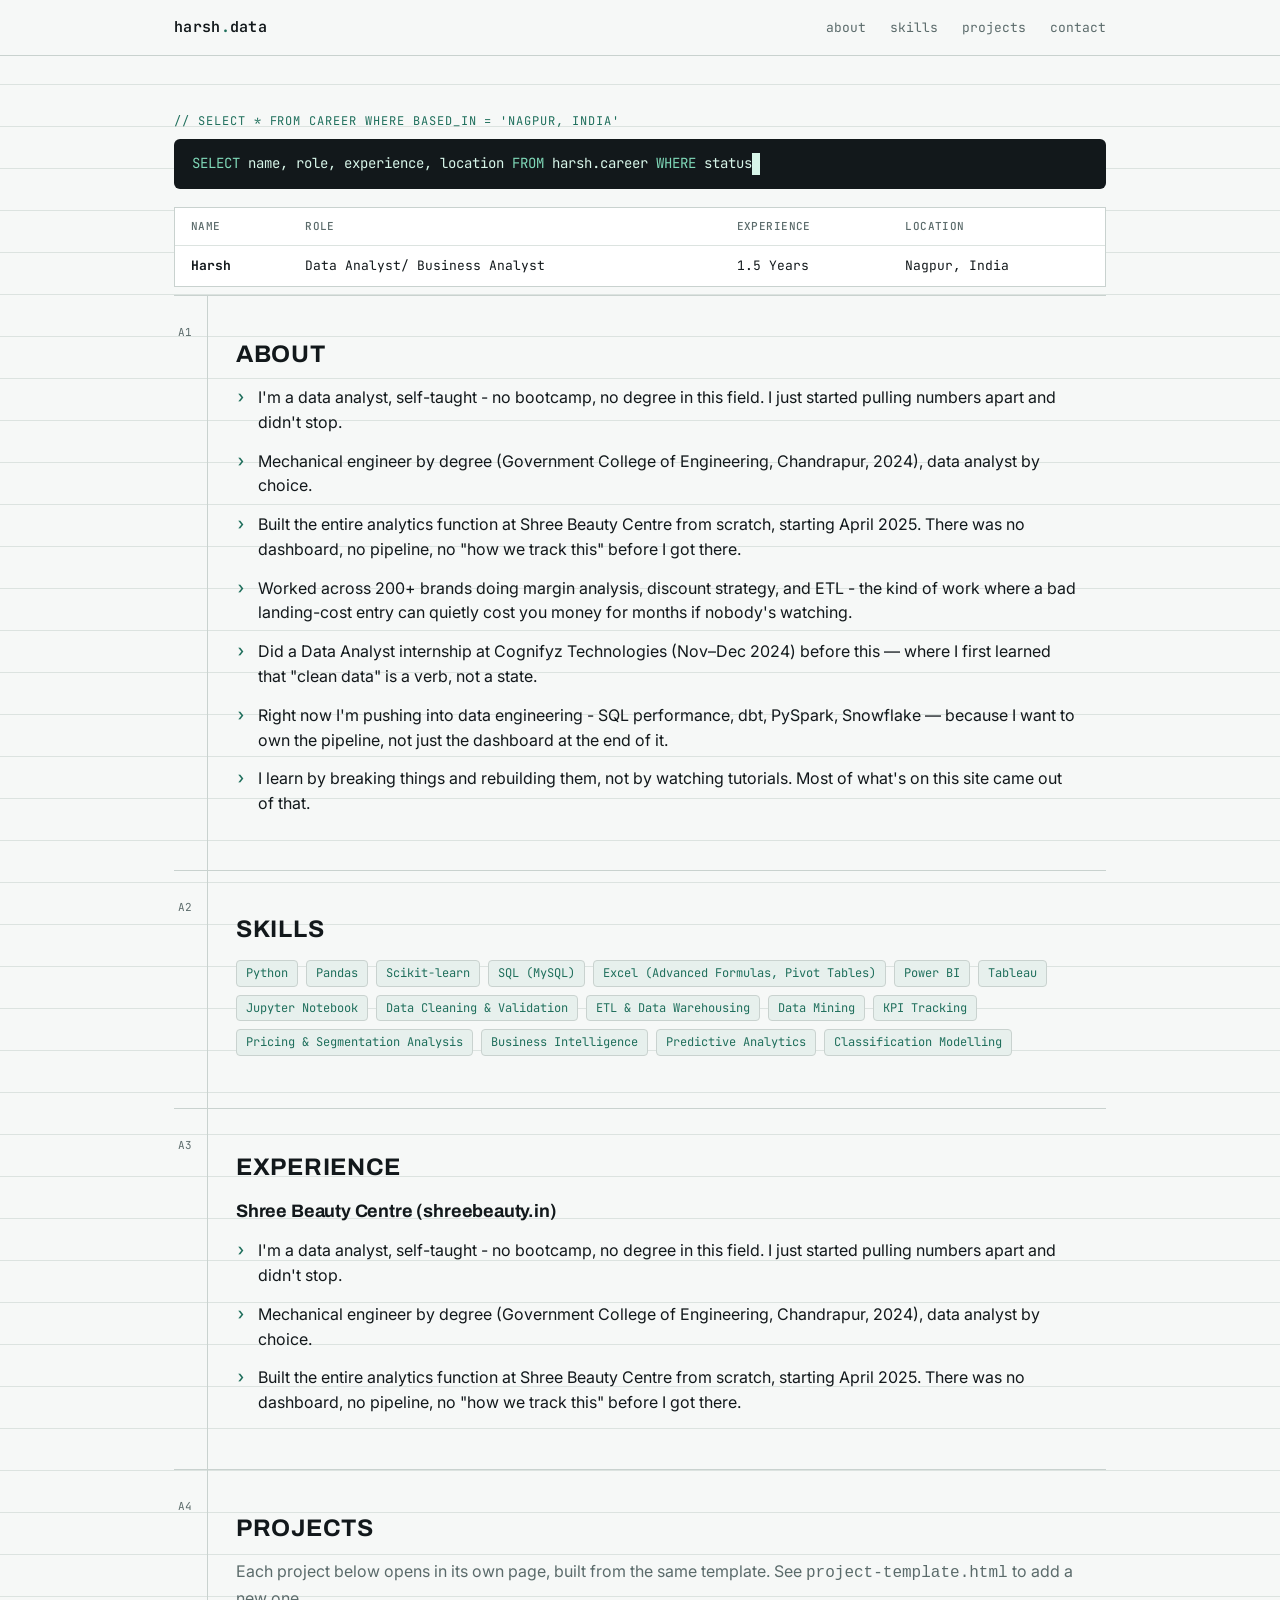
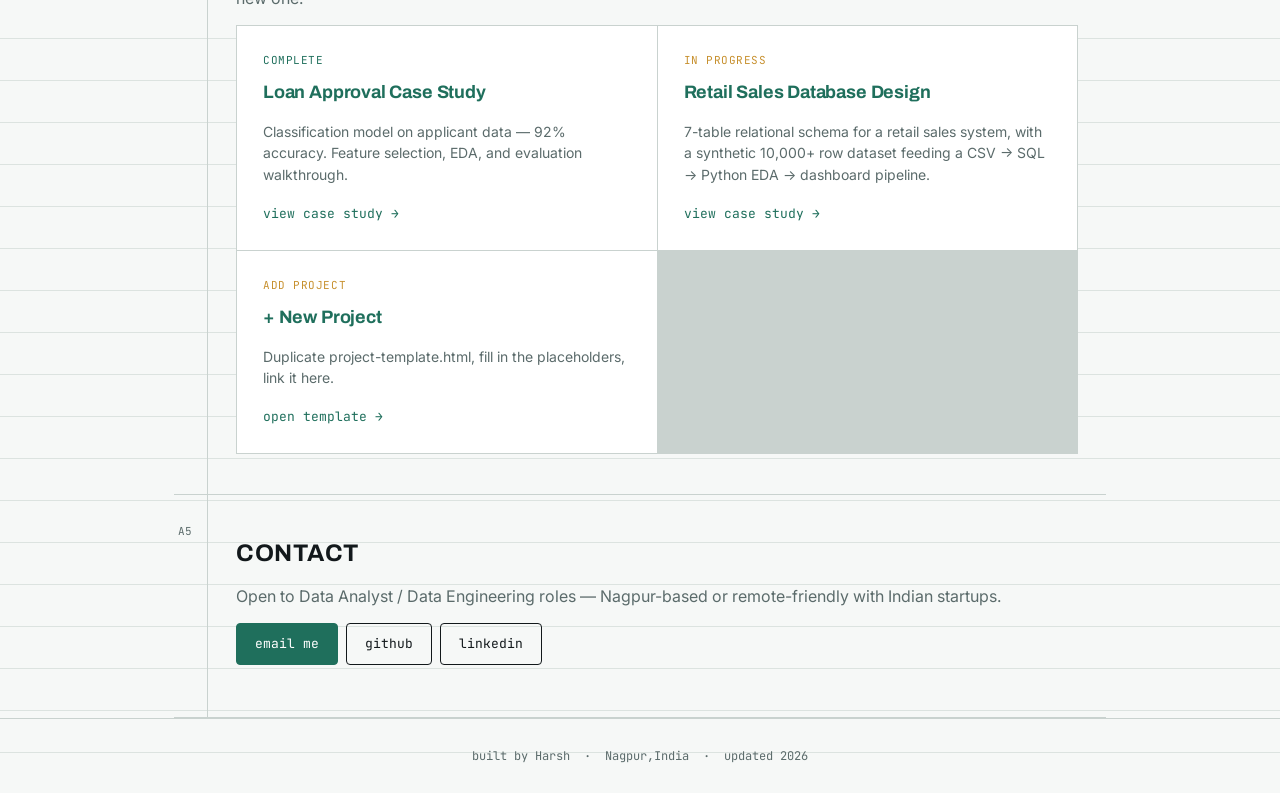
==== index.html @ 08f48ef8 "Updated experience section" ====
<!DOCTYPE html>
<html lang="en">
<head>
<meta charset="UTF-8">
<meta name="viewport" content="width=device-width, initial-scale=1.0">
<title>Harsh — Data Analyst</title>
<meta name="description" content="Harsh — Data Analyst based in Nagpur, India. Retail analytics, SQL, dashboards, and a transition into data engineering.">
<link rel="preconnect" href="https://fonts.googleapis.com">
<link href="https://fonts.googleapis.com/css2?family=Archivo:wght@600;700;800&family=Inter:wght@400;500&family=JetBrains+Mono:wght@400;500;600&display=swap" rel="stylesheet">
<link rel="stylesheet" href="style.css">
</head>
<body>

<nav class="nav">
  <div class="nav-inner">
    <div class="nav-logo">harsh<span>.</span>data</div>
    <div class="nav-links">
      <a href="#about">about</a>
      <a href="#skills">skills</a>
      <a href="#projects">projects</a>
      <a href="#contact">contact</a>
    </div>
  </div>
</nav>

<main class="sheet">

  <!-- HERO -->
  <section class="hero">
    <span class="eyebrow">// select * from career where based_in = 'Nagpur, India'</span>
    <div class="query-bar" id="queryBar"></div>
    <div class="result-table">
      <table>
        <thead>
          <tr><th>name</th><th>role</th><th>Experience</th><th>location</th></tr>
        </thead>
        <tbody>
          <tr>
            <td><b>Harsh</b></td>
            <td>Data Analyst/ Business Analyst</td>
            <td>1.5 Years</td>
            <td>Nagpur, India</td>
          </tr>
        </tbody>
      </table>
    </div>
  </section>

  <!-- ABOUT -->
  <section class="row" id="about">
    <div class="row-label">A1</div>
    <div class="row-content">
    <h2>About</h2>
      <ul class="about-list">
        <li>I'm a data analyst, self-taught - no bootcamp, no degree in this field. I just started pulling numbers apart and didn't stop.</li>
        <li>Mechanical engineer by degree (Government College of Engineering, Chandrapur, 2024), data analyst by choice.</li>
        <li>Built the entire analytics function at Shree Beauty Centre from scratch, starting April 2025. There was no dashboard, no pipeline, no "how we track this" before I got there.</li>
        <li>Worked across 200+ brands doing margin analysis, discount strategy, and ETL - the kind of work where a bad landing-cost entry can quietly cost you money for months if nobody's watching.</li>
        <li>Did a Data Analyst internship at Cognifyz Technologies (Nov–Dec 2024) before this — where I first learned that "clean data" is a verb, not a state.</li>
        <li>Right now I'm pushing into data engineering - SQL performance, dbt, PySpark, Snowflake — because I want to own the pipeline, not just the dashboard at the end of it.</li>
        <li>I learn by breaking things and rebuilding them, not by watching tutorials. Most of what's on this site came out of that.</li>
      </ul>
    </div>
  </section>

  <!-- SKILLS -->
  <section class="row" id="skills">
    <div class="row-label">A2</div>
    <div class="row-content">
      <h2>Skills</h2>
      <div class="tags">
        <span class="tag">Python</span>
        <span class="tag">Pandas</span>
        <span class="tag">Scikit-learn</span>
        <span class="tag">SQL (MySQL)</span>
        <span class="tag">Excel (Advanced Formulas, Pivot Tables)</span>
        <span class="tag">Power BI</span>
        <span class="tag">Tableau</span>
        <span class="tag">Jupyter Notebook</span>
        <span class="tag">Data Cleaning & Validation</span>
        <span class="tag">ETL & Data Warehousing</span>
        <span class="tag">Data Mining</span>
        <span class="tag">KPI Tracking</span>
        <span class="tag">Pricing & Segmentation Analysis</span>
        <span class="tag">Business Intelligence</span>
        <span class="tag">Predictive Analytics</span>
        <span class="tag">Classification Modelling</span>
      </div>
    </div>
  </section>

   <!-- Experience -->
  <section class="row" id="Experience">
    <div class="row-label">A3</div>
    <div class="row-content">
      <h2>Experience</h2>
      <h3>Shree Beauty Centre (shreebeauty.in)</h3>
      <ul class="about-list">
        <li>I'm a data analyst, self-taught - no bootcamp, no degree in this field. I just started pulling numbers apart and didn't stop.</li>
        <li>Mechanical engineer by degree (Government College of Engineering, Chandrapur, 2024), data analyst by choice.</li>
        <li>Built the entire analytics function at Shree Beauty Centre from scratch, starting April 2025. There was no dashboard, no pipeline, no "how we track this" before I got there.</li>
      
      </ul>
      </div>
  </section>

  <!-- PROJECTS -->
  <section class="row" id="projects">
    <div class="row-label">A4</div>
    <div class="row-content">
      <h2>Projects</h2>
      <p class="muted">Each project below opens in its own page, built from the same template. See <code>project-template.html</code> to add a new one.</p>

      <div class="project-grid">

        <!-- Project card: duplicate this <a class="project-card">…</a> block per project -->
        <a class="project-card" href="projects/loan-approval.html">
          <span class="status done">complete</span>
          <h3>Loan Approval Case Study</h3>
          <p>Classification model on applicant data — 92% accuracy. Feature selection, EDA, and evaluation walkthrough.</p>
          <span class="go">view case study →</span>
        </a>

        <a class="project-card" href="projects/retail-sales-db.html">
          <span class="status progress">in progress</span>
          <h3>Retail Sales Database Design</h3>
          <p>7-table relational schema for a retail sales system, with a synthetic 10,000+ row dataset feeding a CSV → SQL → Python EDA → dashboard pipeline.</p>
          <span class="go">view case study →</span>
        </a>

        <!-- Empty slot placeholder — replace with your next project -->
        <a class="project-card" href="projects/project-template.html">
          <span class="status progress">add project</span>
          <h3>+ New Project</h3>
          <p>Duplicate project-template.html, fill in the placeholders, link it here.</p>
          <span class="go">open template →</span>
        </a>

      </div>
    </div>
  </section>

  <!-- CONTACT -->
  <section class="row" id="contact">
    <div class="row-label">A5</div>
    <div class="row-content">
      <h2>Contact</h2>
      <p class="muted">Open to Data Analyst / Data Engineering roles — Nagpur-based or remote-friendly with Indian startups.</p>
      <div class="tags">
        <a class="btn primary" href="mailto:your.email@example.com">email me</a>
        <a class="btn" href="https://github.com/yourusername" target="_blank" rel="noopener">github</a>
        <a class="btn" href="https://linkedin.com/in/yourusername" target="_blank" rel="noopener">linkedin</a>
      </div>
    </div>
  </section>

</main>

<footer class="footer">
  built by Harsh &nbsp;·&nbsp; Nagpur,India &nbsp;·&nbsp; updated 2026
</footer>

<script>
  // Typing effect for the hero query bar — purely decorative, respects reduced motion.
  const q = "SELECT name, role, experience, location FROM harsh.career WHERE status = 'open_to_work';";
  const el = document.getElementById('queryBar');
  const prefersReduced = window.matchMedia('(prefers-reduced-motion: reduce)').matches;

  function highlight(text) {
    return text
      .replace(/\b(SELECT|FROM|WHERE)\b/g, '<span class="kw">$1</span>')
      .replace(/'([^']*)'/g, "<span class=\"str\">'$1'</span>");
  }

  if (prefersReduced) {
    el.innerHTML = highlight(q);
  } else {
    let i = 0;
    function type() {
      if (i <= q.length) {
        el.innerHTML = highlight(q.slice(0, i)) + '<span class="caret">&nbsp;</span>';
        i++;
        setTimeout(type, 22);
      } else {
        el.innerHTML = highlight(q) + '<span class="caret">&nbsp;</span>';
      }
    }
    type();
  }
</script>

</body>
</html>
---- style.css ----
/* =========================================================
   HARSH — DATA ANALYST PORTFOLIO
   Design language: "the ledger" — spreadsheet/query aesthetic
   grounded in the tools this work actually lives in.
   ========================================================= */

:root {
  /* Color */
  --paper:      #F6F8F7;   /* base — cool grid-paper white, not cream */
  --paper-line: #DCE3E0;   /* faint grid lines */
  --ink:        #12181B;   /* primary text, near-black */
  --ink-soft:   #5B6B6B;   /* secondary text, slate */
  --accent:     #1F6F5C;   /* deep teal — growth / margin / analytics */
  --accent-soft:#E7F0ED;   /* teal tint for panels */
  --gold:       #C7902E;   /* amber — retail / ledger highlight, used sparingly */
  --panel:      #FFFFFF;
  --border:     #C9D2CF;

  /* Type */
  --display: "Archivo", "Arial Narrow", sans-serif;
  --body: "Inter", -apple-system, "Segoe UI", sans-serif;
  --mono: "JetBrains Mono", "Consolas", monospace;

  --row-w: 34px; /* width of the spreadsheet row-label gutter */
}

* { box-sizing: border-box; }

html { scroll-behavior: smooth; }

body {
  margin: 0;
  background:
    linear-gradient(var(--paper-line) 1px, transparent 1px) 0 0 / 100% 42px,
    var(--paper);
  color: var(--ink);
  font-family: var(--body);
  line-height: 1.55;
  font-size: 16px;
}

a { color: var(--accent); text-decoration: none; }
a:hover { text-decoration: underline; }
a:focus-visible, button:focus-visible { outline: 2px solid var(--accent); outline-offset: 3px; }

img { max-width: 100%; }

/* ---------- Layout shell ---------- */
.sheet {
  max-width: 980px;
  margin: 0 auto;
  padding: 0 24px;
}

/* ---------- Nav ---------- */
.nav {
  border-bottom: 1px solid var(--border);
  background: var(--paper);
  position: sticky;
  top: 0;
  z-index: 10;
}
.nav-inner {
  max-width: 980px;
  margin: 0 auto;
  padding: 16px 24px;
  display: flex;
  justify-content: space-between;
  align-items: center;
}
.nav-logo {
  font-family: var(--mono);
  font-weight: 600;
  font-size: 15px;
  letter-spacing: 0.02em;
}
.nav-logo span { color: var(--accent); }
.nav-links { display: flex; gap: 24px; font-family: var(--mono); font-size: 13px; }
.nav-links a { color: var(--ink-soft); }
.nav-links a:hover { color: var(--ink); text-decoration: none; }

/* ---------- Row-labeled section (the signature structural device) ----------
   Each major section carries a spreadsheet cell-reference label (A1, A2…)
   down its left edge — a real nod to how this person actually works. */
.row {
  display: grid;
  grid-template-columns: var(--row-w) 1fr;
  border-top: 1px solid var(--border);
}
.row:last-child { border-bottom: 1px solid var(--border); }
.row-label {
  font-family: var(--mono);
  font-size: 11px;
  color: var(--ink-soft);
  padding: 28px 0 28px 4px;
  border-right: 1px solid var(--border);
}
.row-content { padding: 40px 28px; }
@media (max-width: 640px) {
  .row-content { padding: 28px 16px; }
}

/* ---------- Hero / query bar ---------- */
.hero { padding: 56px 0 8px; }
.query-bar {
  font-family: var(--mono);
  font-size: 14px;
  background: var(--ink);
  color: #D7F5E9;
  border-radius: 6px;
  padding: 14px 18px;
  overflow-x: auto;
  white-space: pre;
}
.query-bar .kw { color: #7FD8B8; }
.query-bar .str { color: #F2C879; }
.query-bar .caret {
  display: inline-block;
  width: 8px;
  background: #D7F5E9;
  animation: blink 1s steps(1) infinite;
}
@keyframes blink { 50% { opacity: 0; } }
@media (prefers-reduced-motion: reduce) {
  .query-bar .caret { animation: none; }
}

.result-table {
  margin-top: 18px;
  border: 1px solid var(--border);
  background: var(--panel);
  font-family: var(--mono);
  font-size: 13px;
  overflow-x: auto;
}
.result-table table { border-collapse: collapse; width: 100%; }
.result-table th, .result-table td {
  text-align: left;
  padding: 10px 16px;
  border-bottom: 1px solid var(--paper-line);
  white-space: nowrap;
}
.result-table th { color: var(--ink-soft); font-weight: 500; font-size: 11px; text-transform: uppercase; letter-spacing: 0.04em; }
.result-table tr:last-child td { border-bottom: none; }

h1, h2, h3 {
  font-family: var(--display);
  font-weight: 700;
  letter-spacing: -0.01em;
  margin: 0 0 12px;
}
h1 { font-size: clamp(32px, 5vw, 48px); }
h2 { font-size: 24px; text-transform: uppercase; letter-spacing: 0.03em; color: var(--ink); }
h3 { font-size: 18px; }

p { margin: 0 0 14px; color: var(--ink); }
.muted { color: var(--ink-soft); }

.eyebrow {
  font-family: var(--mono);
  font-size: 12px;
  color: var(--accent);
  text-transform: uppercase;
  letter-spacing: 0.08em;
  margin-bottom: 8px;
  display: block;
}

/* ---------- Tags / pills ---------- */
.tags { display: flex; flex-wrap: wrap; gap: 8px; margin: 12px 0; }
.tag {
  font-family: var(--mono);
  font-size: 12px;
  color: var(--accent);
  background: var(--accent-soft);
  border: 1px solid var(--border);
  border-radius: 4px;
  padding: 3px 9px;
}

.about-list {
  list-style: none;
  padding: 0;
  margin: 0;
}
.about-list li {
  position: relative;
  padding-left: 22px;
  margin-bottom: 14px;
}
.about-list li::before {
  content: "›";
  position: absolute;
  left: 0;
  color: var(--accent);
  font-family: var(--mono);
  font-weight: 600;
}

/* ---------- Project cards (index page grid) ---------- */
.project-grid {
  display: grid;
  grid-template-columns: repeat(auto-fit, minmax(280px, 1fr));
  gap: 1px;
  background: var(--border);
  border: 1px solid var(--border);
}
.project-card {
  background: var(--panel);
  padding: 26px;
  display: flex;
  flex-direction: column;
  gap: 10px;
  transition: background 0.15s ease;
}
.project-card:hover { background: var(--accent-soft); }
.project-card .status {
  font-family: var(--mono);
  font-size: 11px;
  text-transform: uppercase;
  letter-spacing: 0.05em;
}
.status.done { color: var(--accent); }
.status.progress { color: var(--gold); }
.project-card h3 { margin-bottom: 4px; }
.project-card p { font-size: 14px; color: var(--ink-soft); margin-bottom: 0; }
.project-card .go {
  font-family: var(--mono);
  font-size: 13px;
  margin-top: auto;
  padding-top: 8px;
}

/* ---------- Buttons ---------- */
.btn {
  display: inline-block;
  font-family: var(--mono);
  font-size: 13px;
  padding: 10px 18px;
  border: 1px solid var(--ink);
  border-radius: 4px;
  color: var(--ink);
}
.btn:hover { background: var(--ink); color: var(--paper); text-decoration: none; }
.btn.primary { background: var(--accent); border-color: var(--accent); color: #fff; }
.btn.primary:hover { background: #185848; }

/* ---------- Footer ---------- */
.footer {
  border-top: 1px solid var(--border);
  padding: 28px 24px;
  font-family: var(--mono);
  font-size: 12px;
  color: var(--ink-soft);
  text-align: center;
}

/* ---------- Project page specific ---------- */
.project-hero {
  padding: 48px 0 0;
}
.back-link {
  font-family: var(--mono);
  font-size: 13px;
  display: inline-block;
  margin-bottom: 20px;
}
.stat-strip {
  display: flex;
  gap: 0;
  border: 1px solid var(--border);
  margin: 24px 0;
  flex-wrap: wrap;
}
.stat {
  flex: 1;
  min-width: 140px;
  padding: 18px 20px;
  border-right: 1px solid var(--border);
}
.stat:last-child { border-right: none; }
.stat .num {
  font-family: var(--mono);
  font-size: 26px;
  color: var(--accent);
  font-weight: 700;
}
.stat .label { font-size: 12px; color: var(--ink-soft); text-transform: uppercase; letter-spacing: 0.04em; }

.placeholder {
  color: var(--ink-soft);
  font-style: italic;
  border: 1px dashed var(--border);
  padding: 12px 14px;
  border-radius: 4px;
  background: var(--accent-soft);
  font-size: 14px;
}
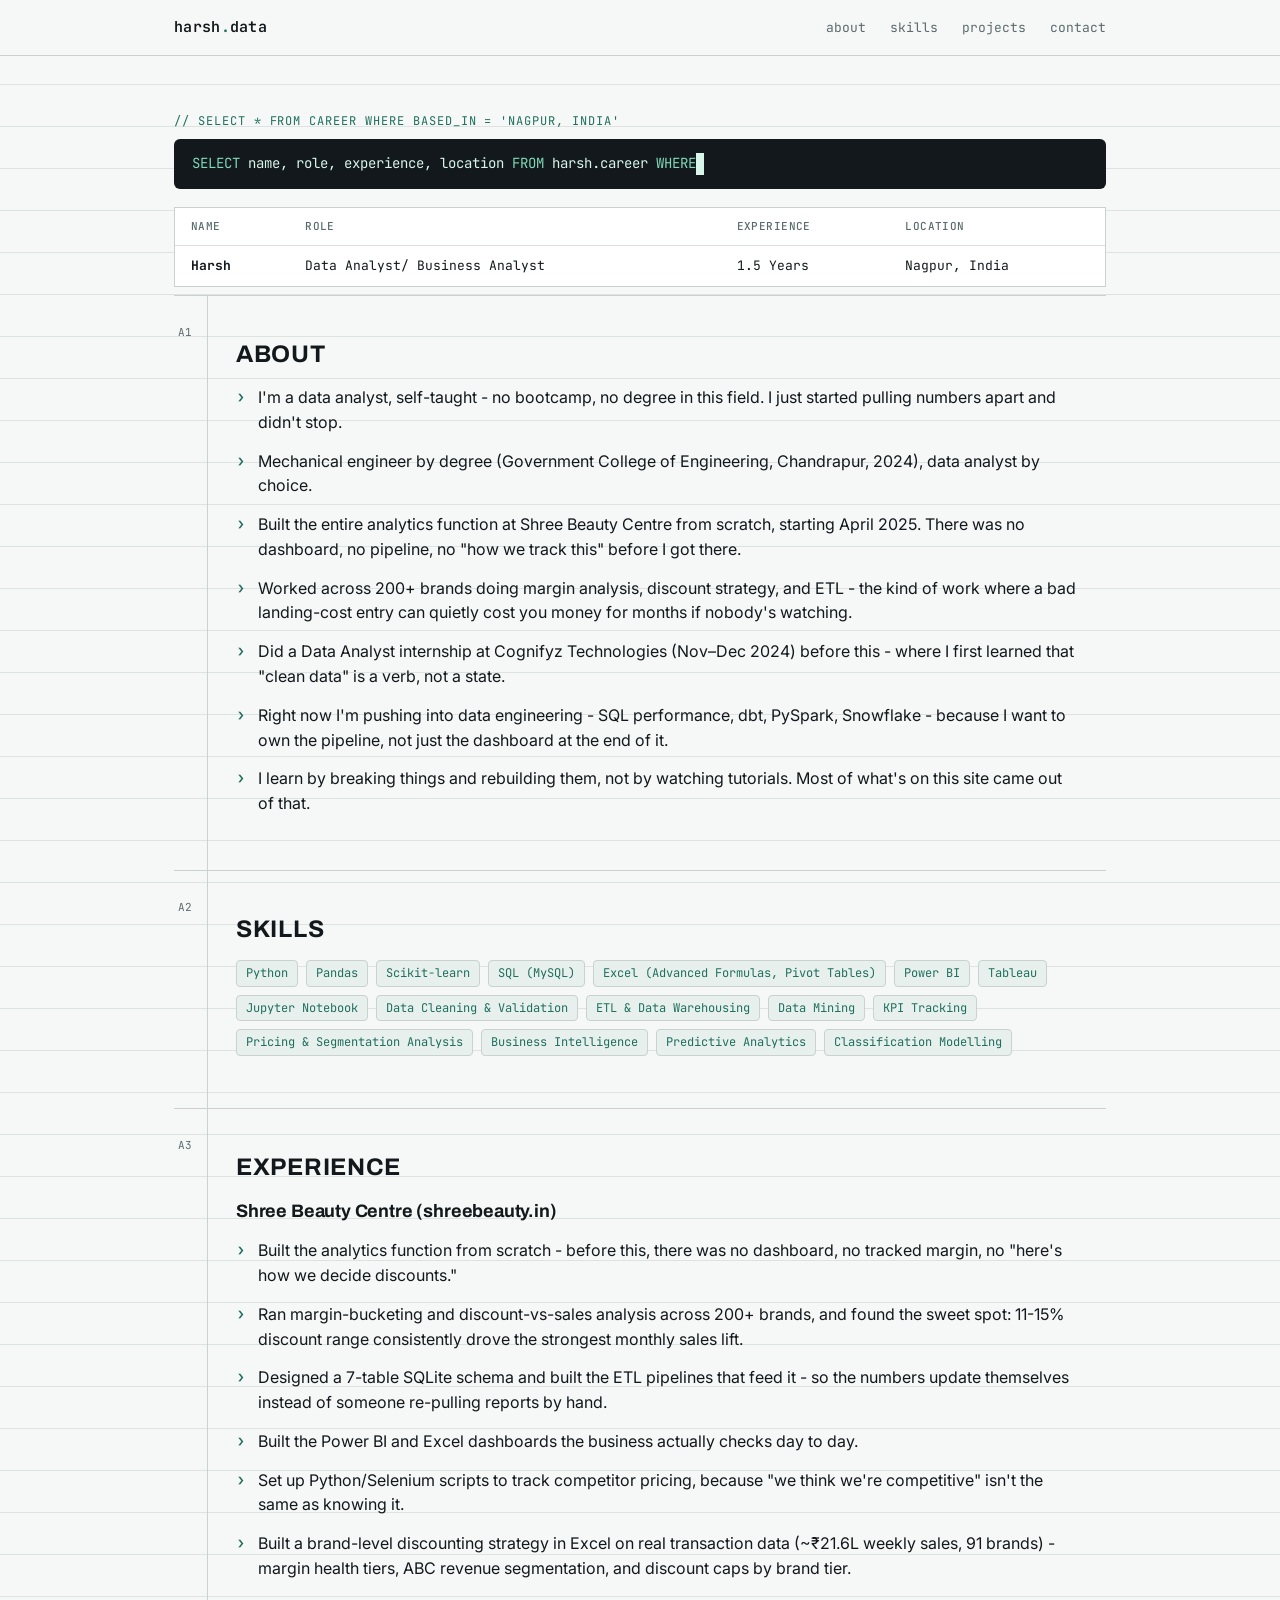
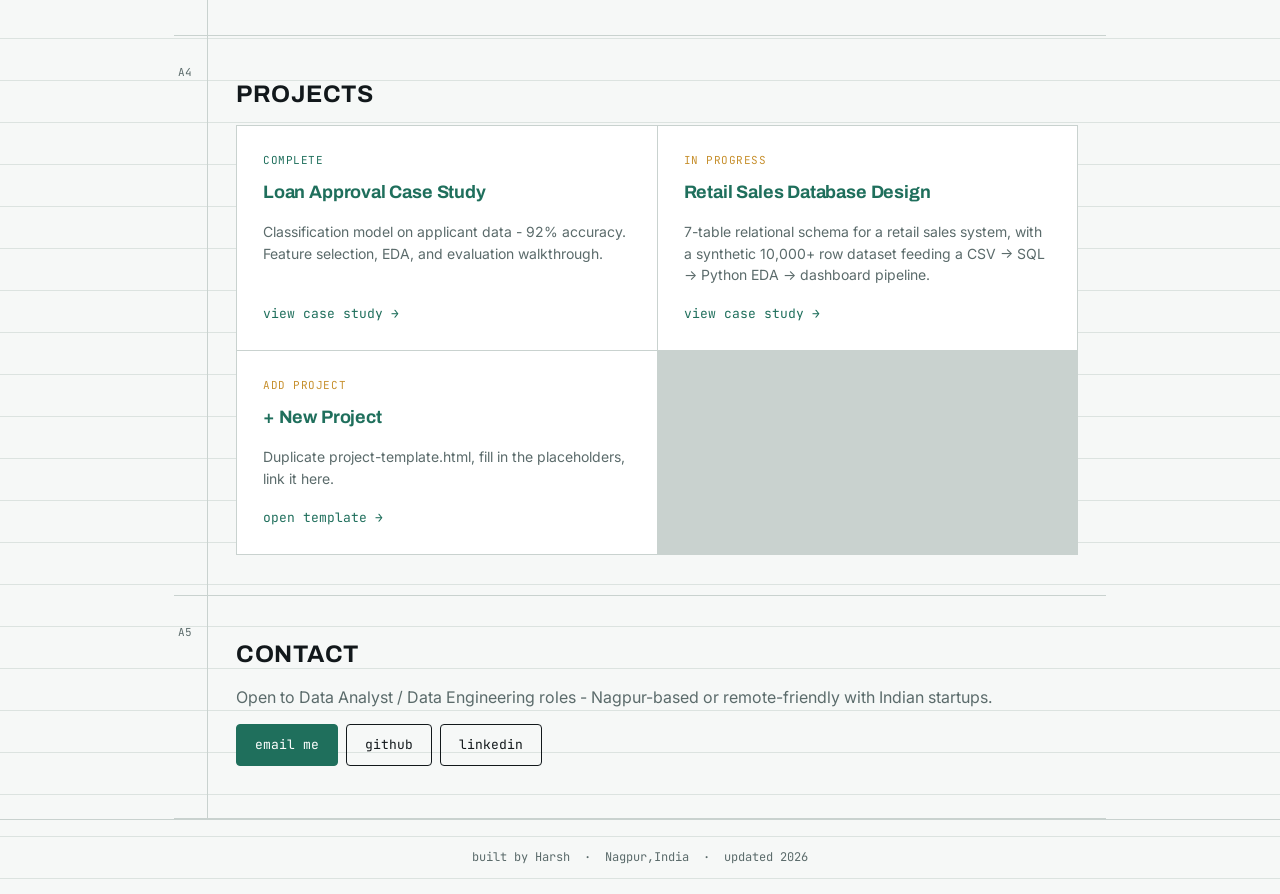
==== commit f41893a7: "Fixing Issues" ====
--- a/index.html
+++ b/index.html
@@ -3,8 +3,8 @@
 <head>
 <meta charset="UTF-8">
 <meta name="viewport" content="width=device-width, initial-scale=1.0">
-<title>Harsh — Data Analyst</title>
-<meta name="description" content="Harsh — Data Analyst based in Nagpur, India. Retail analytics, SQL, dashboards, and a transition into data engineering.">
+<title>Harsh - Data Analyst</title>
+<meta name="description" content="Harsh - Data Analyst based in Nagpur, India. Retail analytics, SQL, dashboards, and a transition into data engineering.">
 <link rel="preconnect" href="https://fonts.googleapis.com">
 <link href="https://fonts.googleapis.com/css2?family=Archivo:wght@600;700;800&family=Inter:wght@400;500&family=JetBrains+Mono:wght@400;500;600&display=swap" rel="stylesheet">
 <link rel="stylesheet" href="style.css">
@@ -56,8 +56,8 @@
         <li>Mechanical engineer by degree (Government College of Engineering, Chandrapur, 2024), data analyst by choice.</li>
         <li>Built the entire analytics function at Shree Beauty Centre from scratch, starting April 2025. There was no dashboard, no pipeline, no "how we track this" before I got there.</li>
         <li>Worked across 200+ brands doing margin analysis, discount strategy, and ETL - the kind of work where a bad landing-cost entry can quietly cost you money for months if nobody's watching.</li>
-        <li>Did a Data Analyst internship at Cognifyz Technologies (Nov–Dec 2024) before this — where I first learned that "clean data" is a verb, not a state.</li>
-        <li>Right now I'm pushing into data engineering - SQL performance, dbt, PySpark, Snowflake — because I want to own the pipeline, not just the dashboard at the end of it.</li>
+        <li>Did a Data Analyst internship at Cognifyz Technologies (Nov–Dec 2024) before this - where I first learned that "clean data" is a verb, not a state.</li>
+        <li>Right now I'm pushing into data engineering - SQL performance, dbt, PySpark, Snowflake - because I want to own the pipeline, not just the dashboard at the end of it.</li>
         <li>I learn by breaking things and rebuilding them, not by watching tutorials. Most of what's on this site came out of that.</li>
       </ul>
     </div>
@@ -96,10 +96,12 @@
       <h2>Experience</h2>
       <h3>Shree Beauty Centre (shreebeauty.in)</h3>
       <ul class="about-list">
-        <li>I'm a data analyst, self-taught - no bootcamp, no degree in this field. I just started pulling numbers apart and didn't stop.</li>
-        <li>Mechanical engineer by degree (Government College of Engineering, Chandrapur, 2024), data analyst by choice.</li>
-        <li>Built the entire analytics function at Shree Beauty Centre from scratch, starting April 2025. There was no dashboard, no pipeline, no "how we track this" before I got there.</li>
-      
+        <li>Built the analytics function from scratch - before this, there was no dashboard, no tracked margin, no "here's how we decide discounts."</li>
+        <li>Ran margin-bucketing and discount-vs-sales analysis across 200+ brands, and found the sweet spot: 11-15% discount range consistently drove the strongest monthly sales lift.</li>
+        <li>Designed a 7-table SQLite schema and built the ETL pipelines that feed it - so the numbers update themselves instead of someone re-pulling reports by hand.</li>
+        <li>Built the Power BI and Excel dashboards the business actually checks day to day.</li>
+        <li>Set up Python/Selenium scripts to track competitor pricing, because "we think we're competitive" isn't the same as knowing it.</li>
+        <li>Built a brand-level discounting strategy in Excel on real transaction data (~₹21.6L weekly sales, 91 brands) - margin health tiers, ABC revenue segmentation, and discount caps by brand tier.</li>
       </ul>
       </div>
   </section>
@@ -109,7 +111,6 @@
     <div class="row-label">A4</div>
     <div class="row-content">
       <h2>Projects</h2>
-      <p class="muted">Each project below opens in its own page, built from the same template. See <code>project-template.html</code> to add a new one.</p>
 
       <div class="project-grid">
 
@@ -117,7 +118,7 @@
         <a class="project-card" href="projects/loan-approval.html">
           <span class="status done">complete</span>
           <h3>Loan Approval Case Study</h3>
-          <p>Classification model on applicant data — 92% accuracy. Feature selection, EDA, and evaluation walkthrough.</p>
+          <p>Classification model on applicant data - 92% accuracy. Feature selection, EDA, and evaluation walkthrough.</p>
           <span class="go">view case study →</span>
         </a>
 
@@ -128,7 +129,7 @@
           <span class="go">view case study →</span>
         </a>
 
-        <!-- Empty slot placeholder — replace with your next project -->
+        <!-- Empty slot placeholder - replace with your next project -->
         <a class="project-card" href="projects/project-template.html">
           <span class="status progress">add project</span>
           <h3>+ New Project</h3>
@@ -145,7 +146,7 @@
     <div class="row-label">A5</div>
     <div class="row-content">
       <h2>Contact</h2>
-      <p class="muted">Open to Data Analyst / Data Engineering roles — Nagpur-based or remote-friendly with Indian startups.</p>
+      <p class="muted">Open to Data Analyst / Data Engineering roles - Nagpur-based or remote-friendly with Indian startups.</p>
       <div class="tags">
         <a class="btn primary" href="mailto:your.email@example.com">email me</a>
         <a class="btn" href="https://github.com/yourusername" target="_blank" rel="noopener">github</a>
@@ -161,7 +162,7 @@
 </footer>
 
 <script>
-  // Typing effect for the hero query bar — purely decorative, respects reduced motion.
+  // Typing effect for the hero query bar - purely decorative, respects reduced motion.
   const q = "SELECT name, role, experience, location FROM harsh.career WHERE status = 'open_to_work';";
   const el = document.getElementById('queryBar');
   const prefersReduced = window.matchMedia('(prefers-reduced-motion: reduce)').matches;
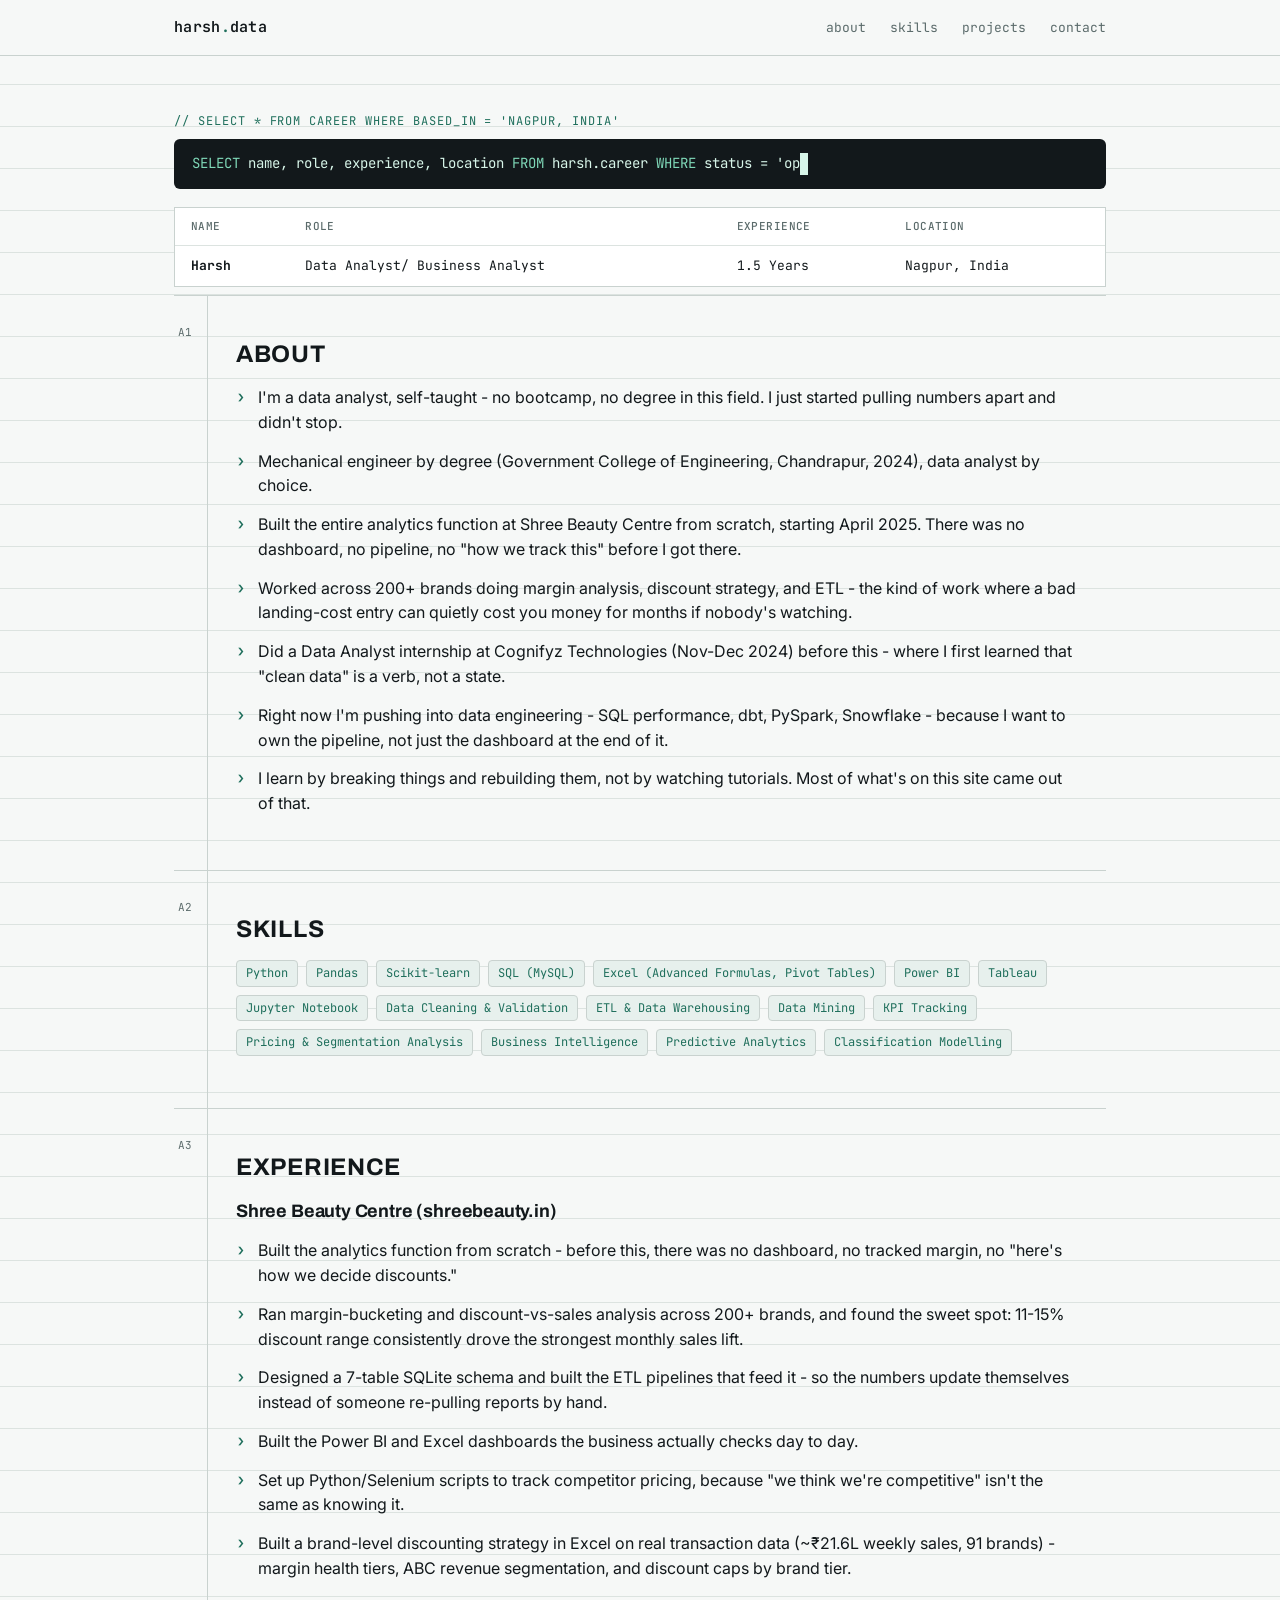
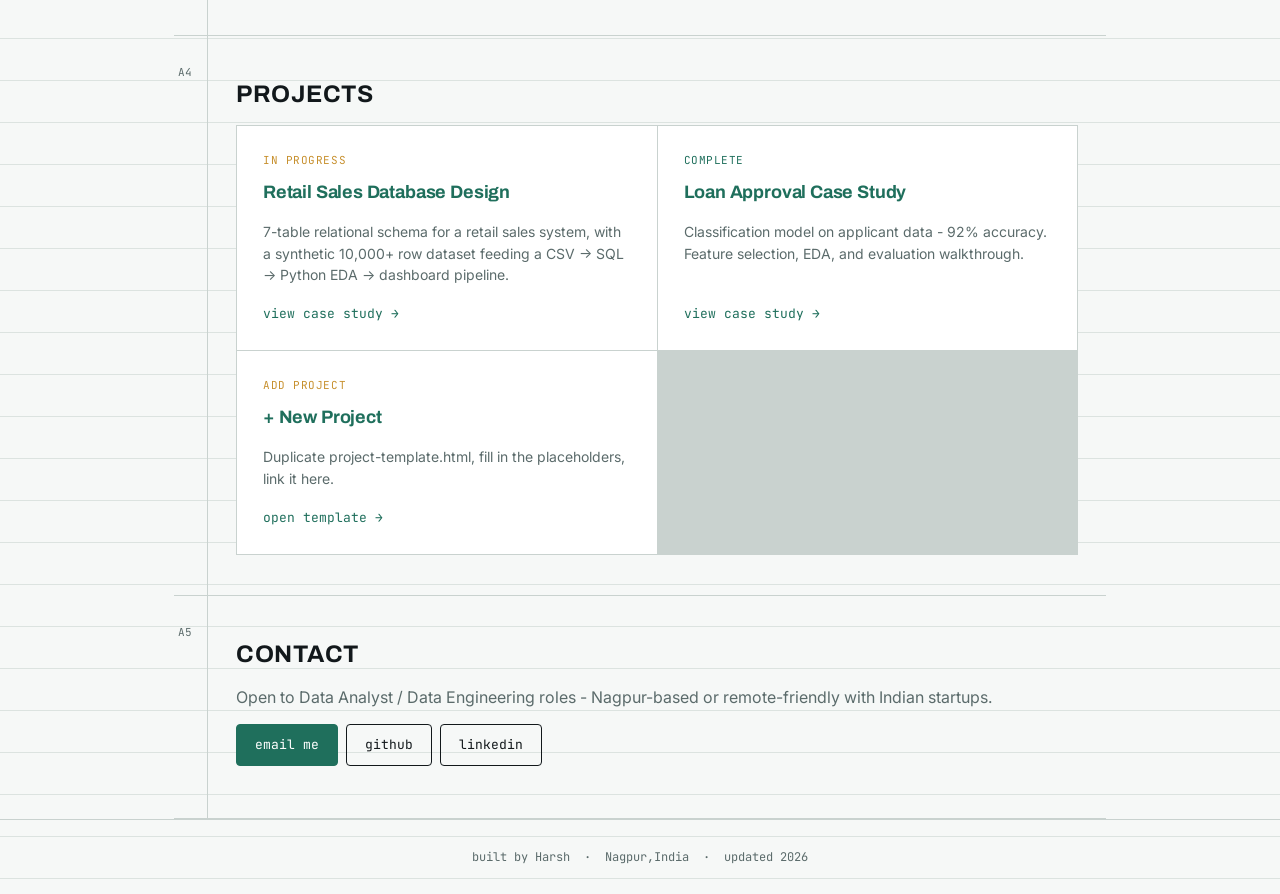
==== commit 1b066413: "adding Necessary things" ====
--- a/index.html
+++ b/index.html
@@ -56,7 +56,7 @@
         <li>Mechanical engineer by degree (Government College of Engineering, Chandrapur, 2024), data analyst by choice.</li>
         <li>Built the entire analytics function at Shree Beauty Centre from scratch, starting April 2025. There was no dashboard, no pipeline, no "how we track this" before I got there.</li>
         <li>Worked across 200+ brands doing margin analysis, discount strategy, and ETL - the kind of work where a bad landing-cost entry can quietly cost you money for months if nobody's watching.</li>
-        <li>Did a Data Analyst internship at Cognifyz Technologies (Nov–Dec 2024) before this - where I first learned that "clean data" is a verb, not a state.</li>
+        <li>Did a Data Analyst internship at Cognifyz Technologies (Nov-Dec 2024) before this - where I first learned that "clean data" is a verb, not a state.</li>
         <li>Right now I'm pushing into data engineering - SQL performance, dbt, PySpark, Snowflake - because I want to own the pipeline, not just the dashboard at the end of it.</li>
         <li>I learn by breaking things and rebuilding them, not by watching tutorials. Most of what's on this site came out of that.</li>
       </ul>
@@ -115,6 +115,13 @@
       <div class="project-grid">
 
         <!-- Project card: duplicate this <a class="project-card">…</a> block per project -->
+         <a class="project-card" href="projects/retail-sales-db.html">
+          <span class="status progress">in progress</span>
+          <h3>Retail Sales Database Design</h3>
+          <p>7-table relational schema for a retail sales system, with a synthetic 10,000+ row dataset feeding a CSV → SQL → Python EDA → dashboard pipeline.</p>
+          <span class="go">view case study →</span>
+        </a>
+        
         <a class="project-card" href="projects/loan-approval.html">
           <span class="status done">complete</span>
           <h3>Loan Approval Case Study</h3>
@@ -122,13 +129,7 @@
           <span class="go">view case study →</span>
         </a>
 
-        <a class="project-card" href="projects/retail-sales-db.html">
-          <span class="status progress">in progress</span>
-          <h3>Retail Sales Database Design</h3>
-          <p>7-table relational schema for a retail sales system, with a synthetic 10,000+ row dataset feeding a CSV → SQL → Python EDA → dashboard pipeline.</p>
-          <span class="go">view case study →</span>
-        </a>
-
+      
         <!-- Empty slot placeholder - replace with your next project -->
         <a class="project-card" href="projects/project-template.html">
           <span class="status progress">add project</span>
@@ -148,9 +149,9 @@
       <h2>Contact</h2>
       <p class="muted">Open to Data Analyst / Data Engineering roles - Nagpur-based or remote-friendly with Indian startups.</p>
       <div class="tags">
-        <a class="btn primary" href="mailto:your.email@example.com">email me</a>
-        <a class="btn" href="https://github.com/yourusername" target="_blank" rel="noopener">github</a>
-        <a class="btn" href="https://linkedin.com/in/yourusername" target="_blank" rel="noopener">linkedin</a>
+        <a class="btn primary" href="mailto:atewarharsh@gmail.com">email me</a>
+        <a class="btn" href="https://github.com/harshatewar08" target="_blank" rel="noopener">github</a>
+        <a class="btn" href="https://www.linkedin.com/in/harsh-atewar/" target="_blank" rel="noopener">linkedin</a>
       </div>
     </div>
   </section>
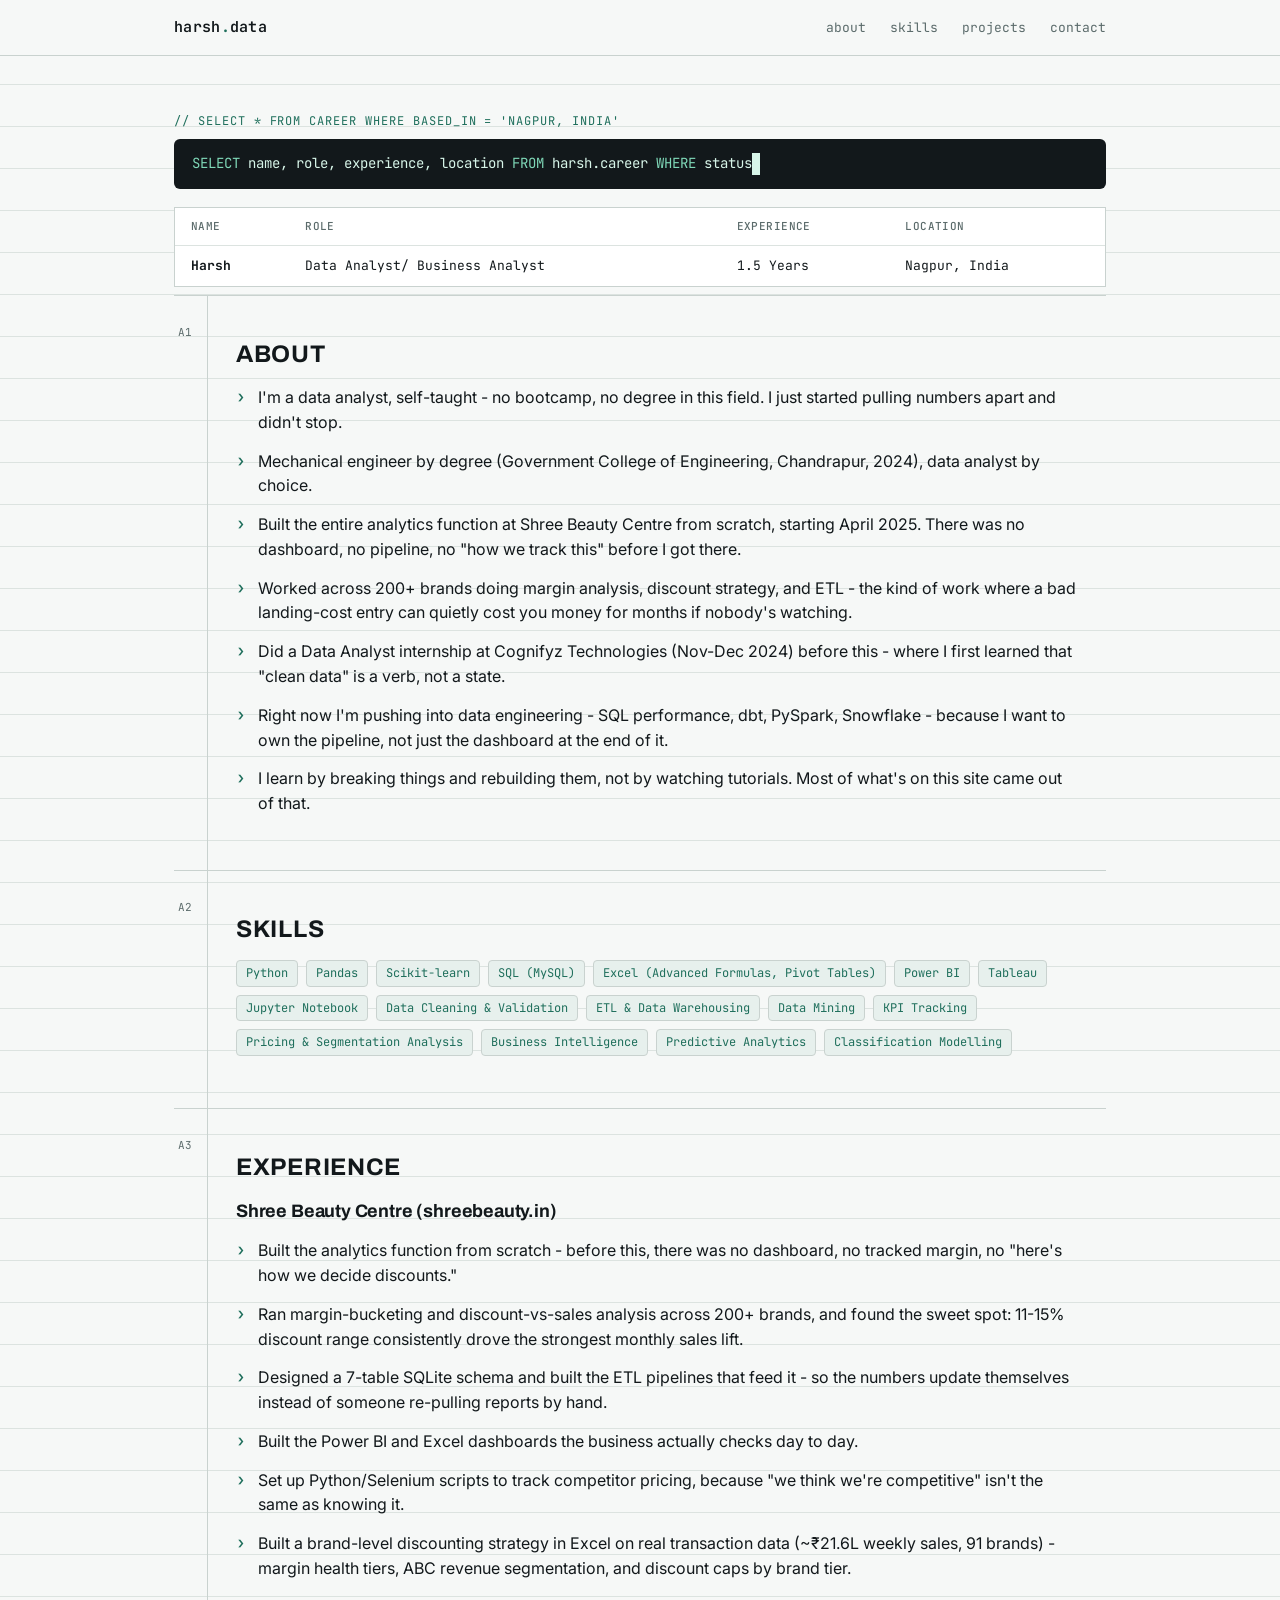
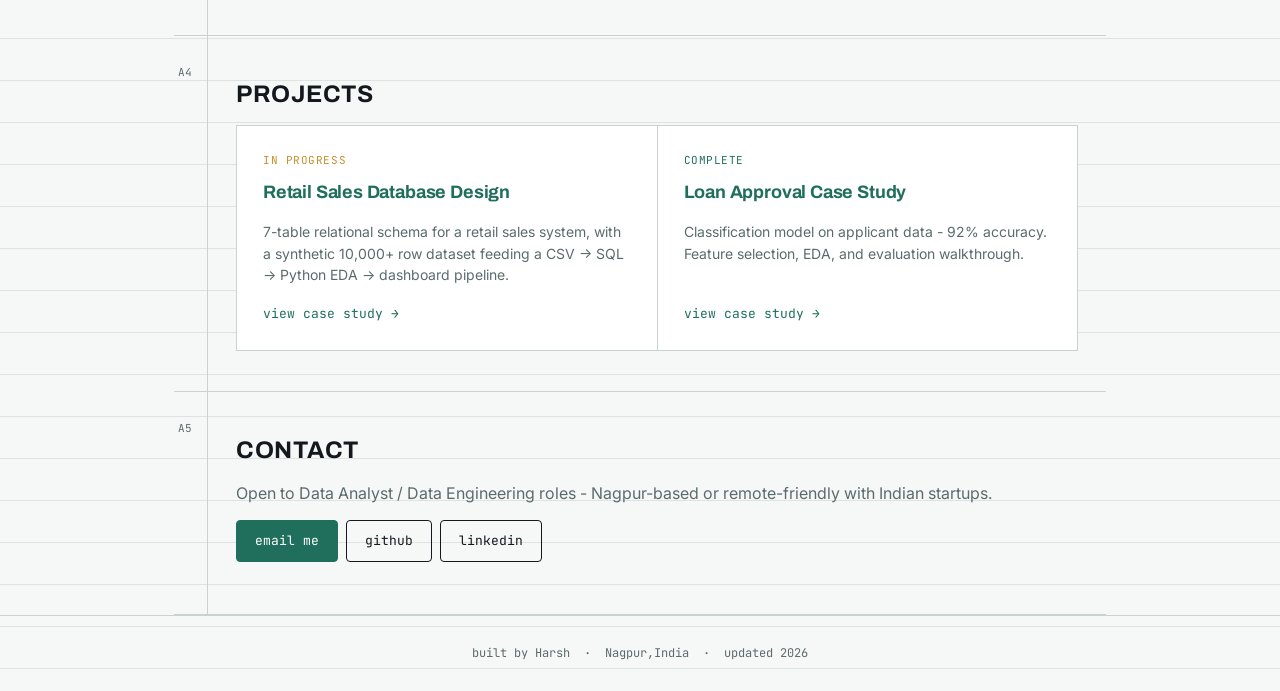
==== commit e1c2e6e5: "" ====
--- a/index.html
+++ b/index.html
@@ -128,15 +128,7 @@
           <p>Classification model on applicant data - 92% accuracy. Feature selection, EDA, and evaluation walkthrough.</p>
           <span class="go">view case study →</span>
         </a>
-
-      
-        <!-- Empty slot placeholder - replace with your next project -->
-        <a class="project-card" href="projects/project-template.html">
-          <span class="status progress">add project</span>
-          <h3>+ New Project</h3>
-          <p>Duplicate project-template.html, fill in the placeholders, link it here.</p>
-          <span class="go">open template →</span>
-        </a>
+        
 
       </div>
     </div>
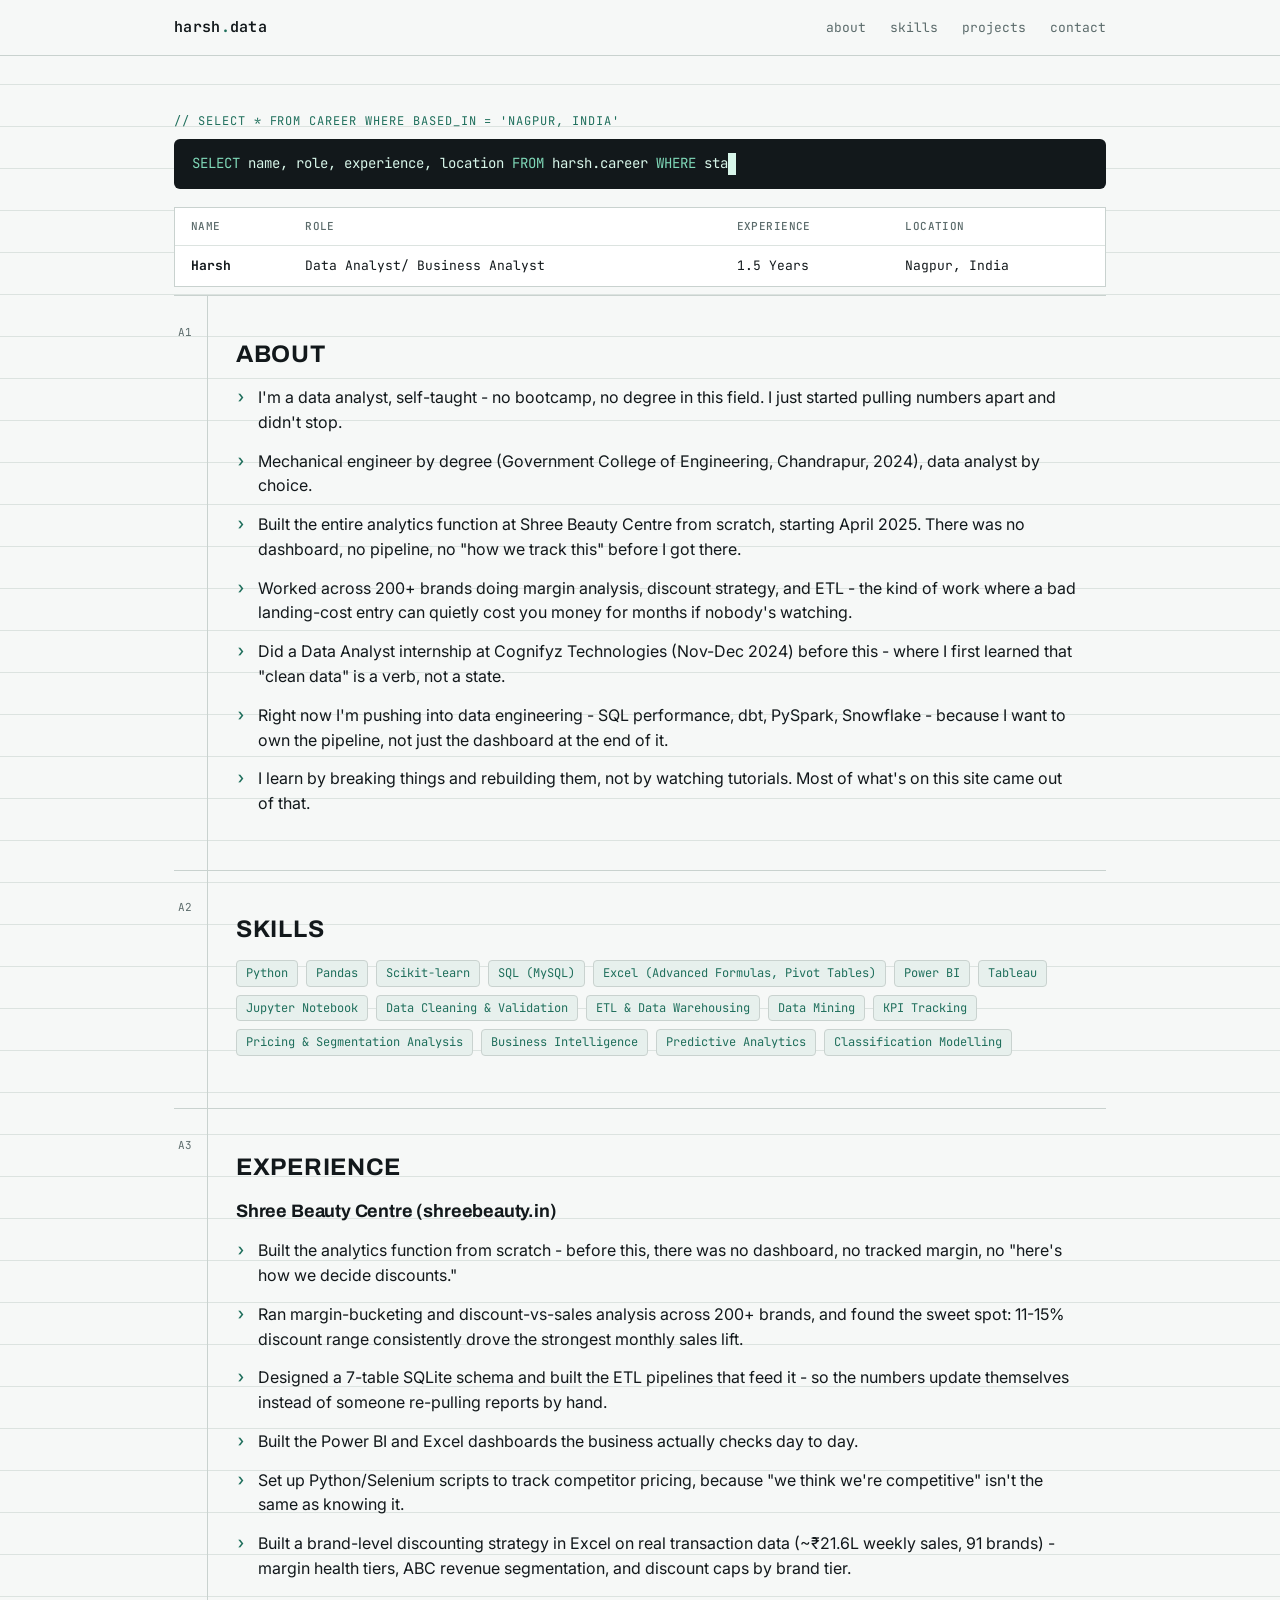
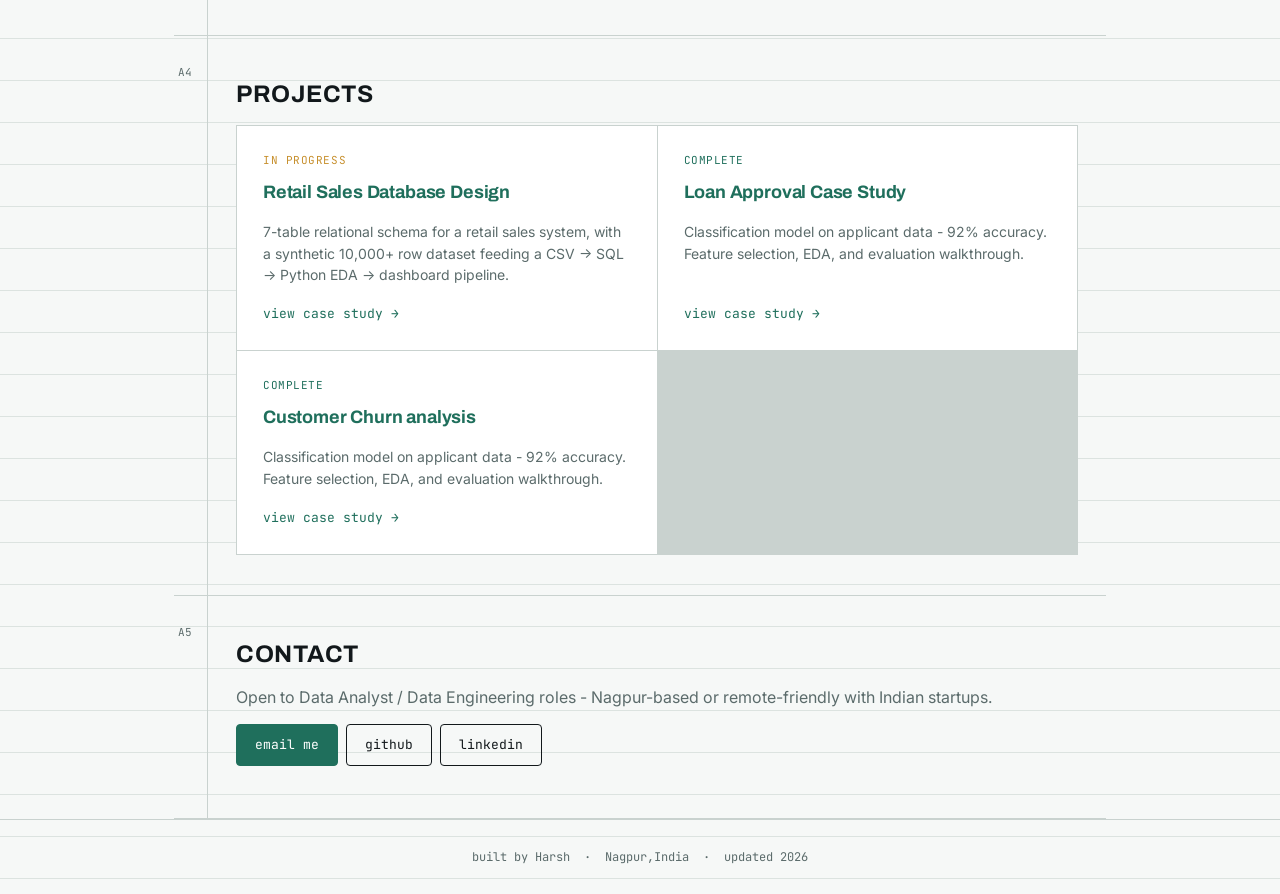
==== commit cf3ce02c: "adding projects" ====
--- a/index.html
+++ b/index.html
@@ -129,6 +129,12 @@
           <span class="go">view case study →</span>
         </a>
         
+        <a class="project-card" href="projects/customer-churn-analysis.html">
+          <span class="status done">complete</span>
+          <h3>Customer Churn analysis</h3>
+          <p>Classification model on applicant data - 92% accuracy. Feature selection, EDA, and evaluation walkthrough.</p>
+          <span class="go">view case study →</span>
+        </a>
 
       </div>
     </div>
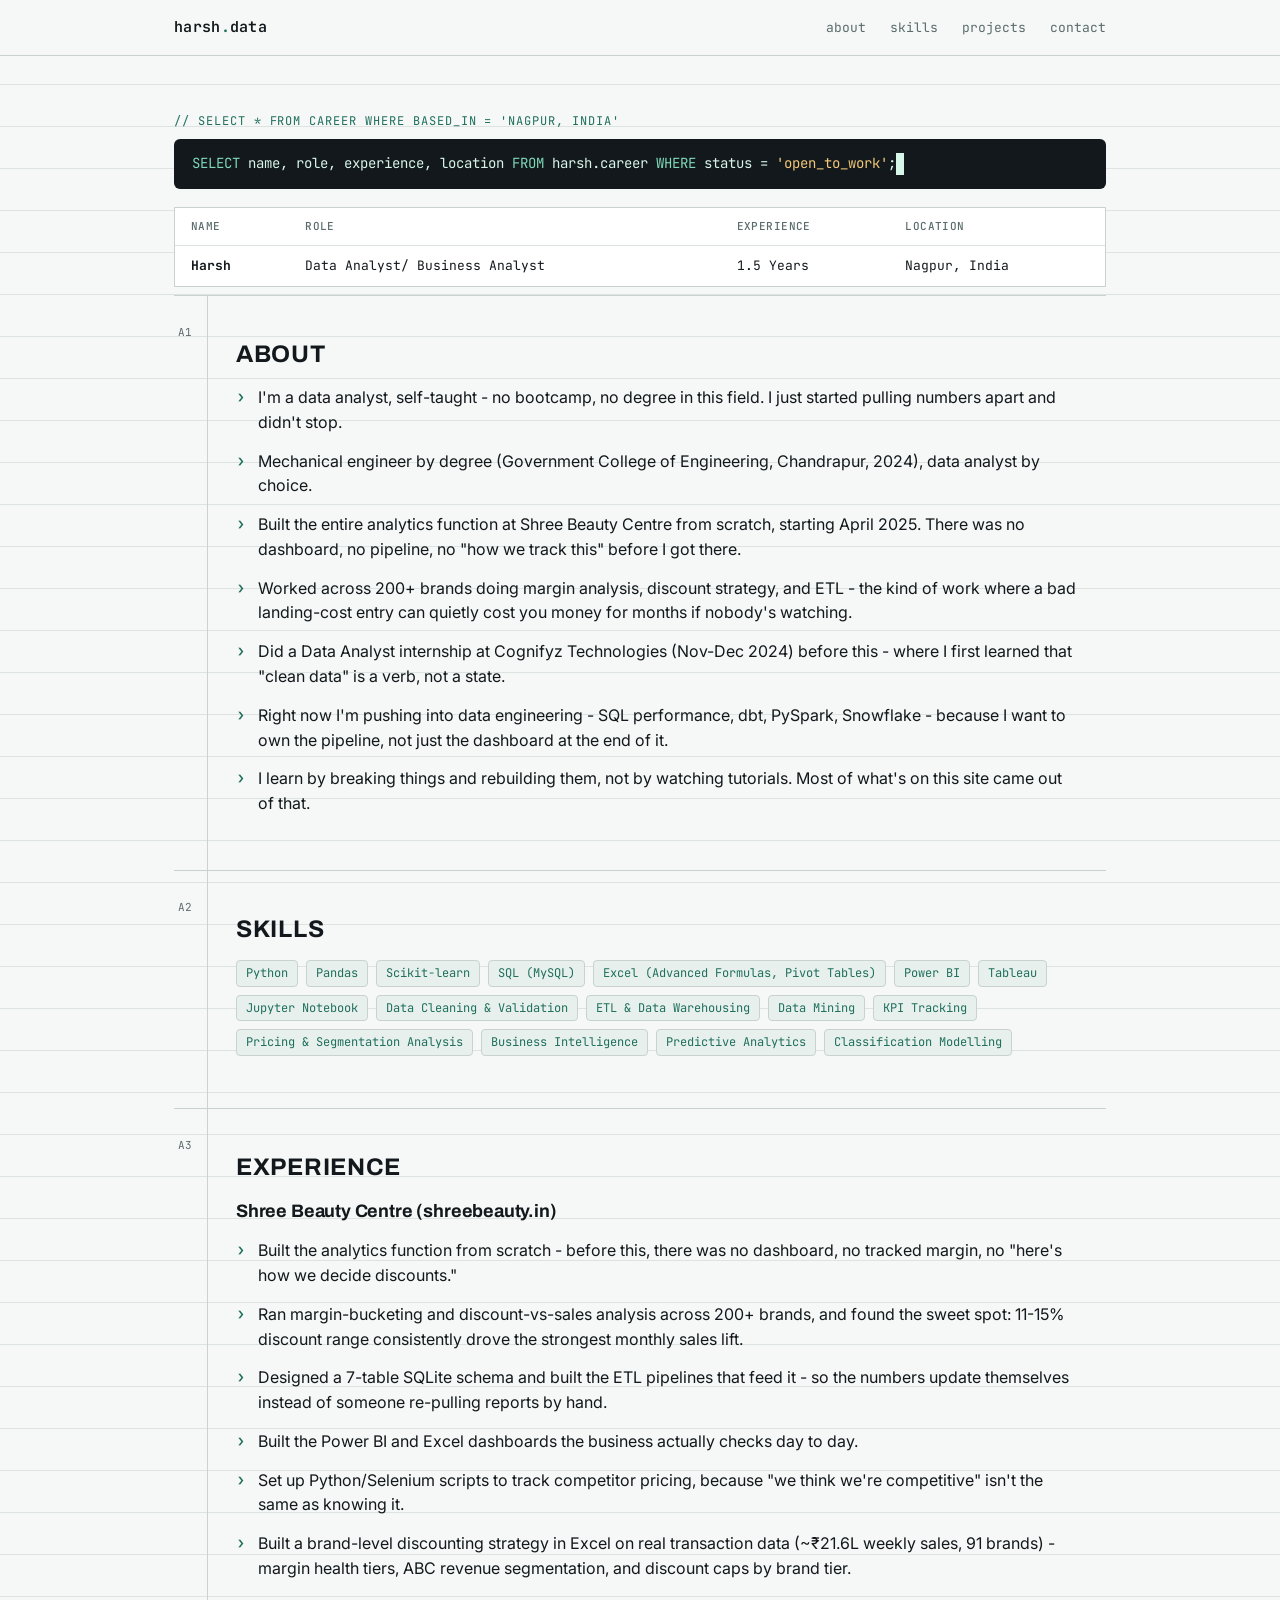
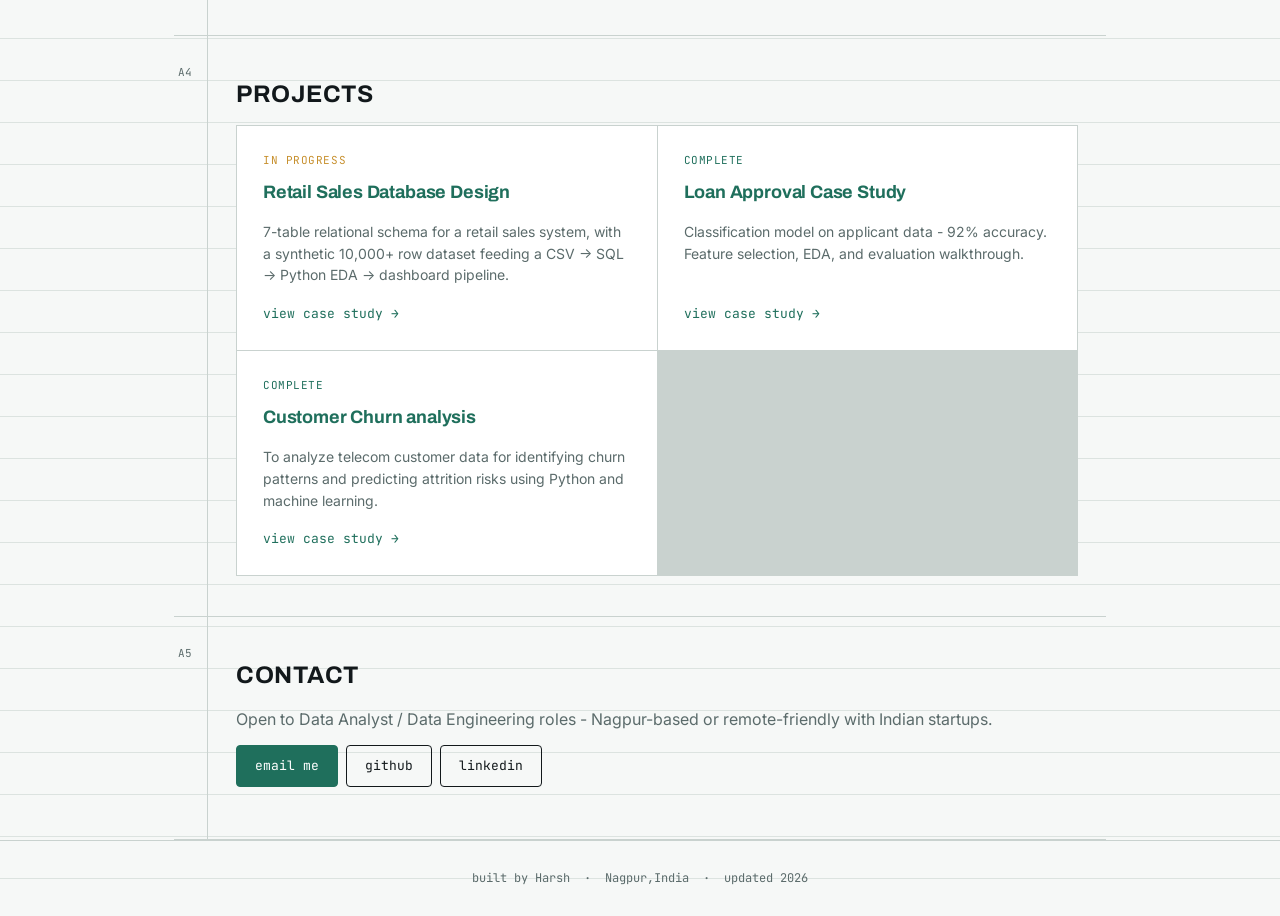
==== commit d89b25ee: "necessarry things" ====
--- a/index.html
+++ b/index.html
@@ -132,7 +132,7 @@
         <a class="project-card" href="projects/customer-churn-analysis.html">
           <span class="status done">complete</span>
           <h3>Customer Churn analysis</h3>
-          <p>Classification model on applicant data - 92% accuracy. Feature selection, EDA, and evaluation walkthrough.</p>
+          <p>To analyze telecom customer data for identifying churn patterns and predicting attrition risks using Python and machine learning.</p>
           <span class="go">view case study →</span>
         </a>
 
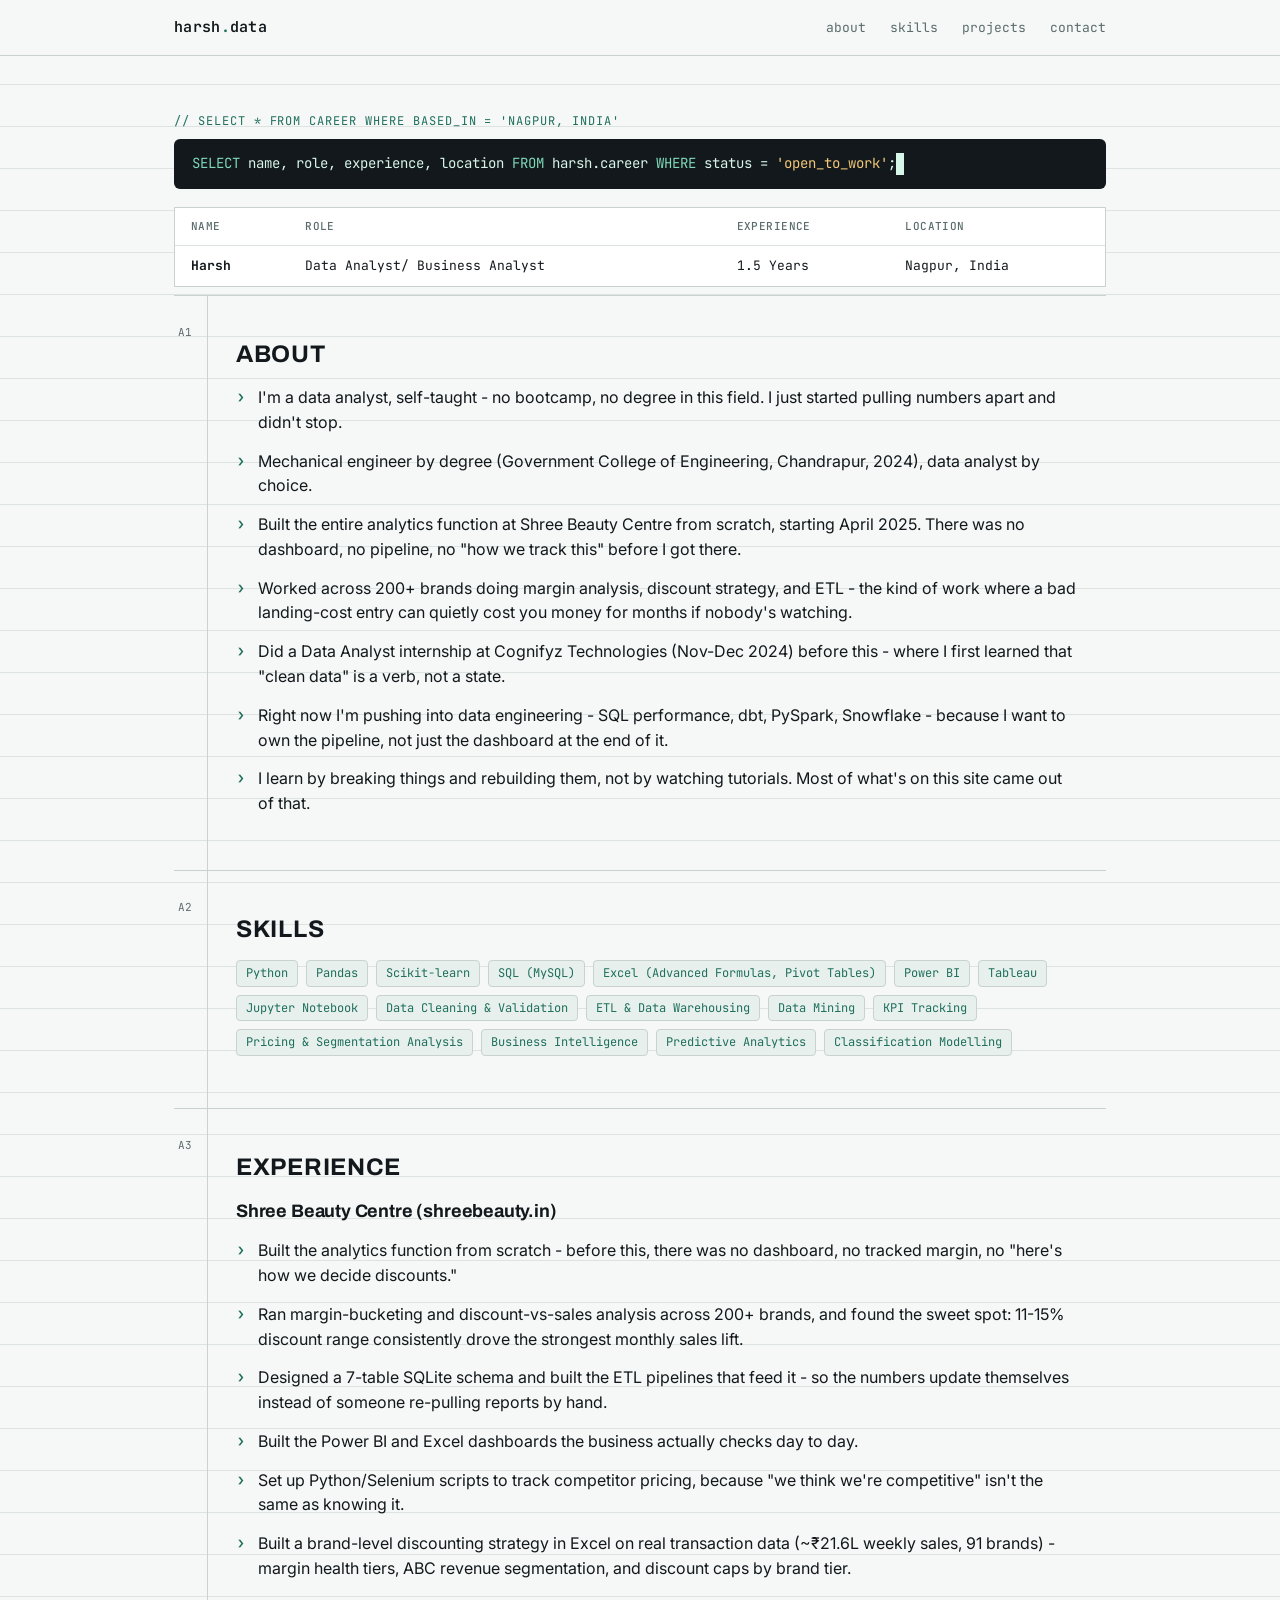
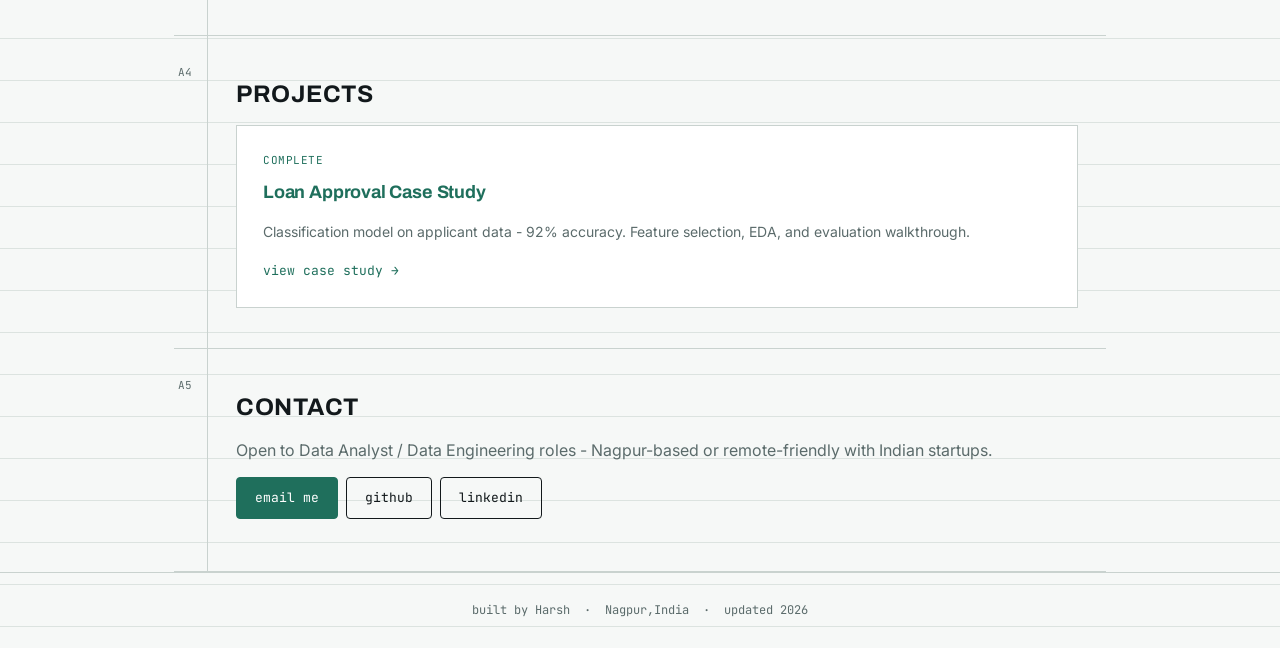
==== commit de9da965: "Deleted project for now" ====
--- a/index.html
+++ b/index.html
@@ -114,28 +114,14 @@
 
       <div class="project-grid">
 
-        <!-- Project card: duplicate this <a class="project-card">…</a> block per project -->
-         <a class="project-card" href="projects/retail-sales-db.html">
-          <span class="status progress">in progress</span>
-          <h3>Retail Sales Database Design</h3>
-          <p>7-table relational schema for a retail sales system, with a synthetic 10,000+ row dataset feeding a CSV → SQL → Python EDA → dashboard pipeline.</p>
-          <span class="go">view case study →</span>
-        </a>
-        
+           
         <a class="project-card" href="projects/loan-approval.html">
           <span class="status done">complete</span>
           <h3>Loan Approval Case Study</h3>
           <p>Classification model on applicant data - 92% accuracy. Feature selection, EDA, and evaluation walkthrough.</p>
           <span class="go">view case study →</span>
         </a>
-        
-        <a class="project-card" href="projects/customer-churn-analysis.html">
-          <span class="status done">complete</span>
-          <h3>Customer Churn analysis</h3>
-          <p>To analyze telecom customer data for identifying churn patterns and predicting attrition risks using Python and machine learning.</p>
-          <span class="go">view case study →</span>
-        </a>
-
+      
       </div>
     </div>
   </section>
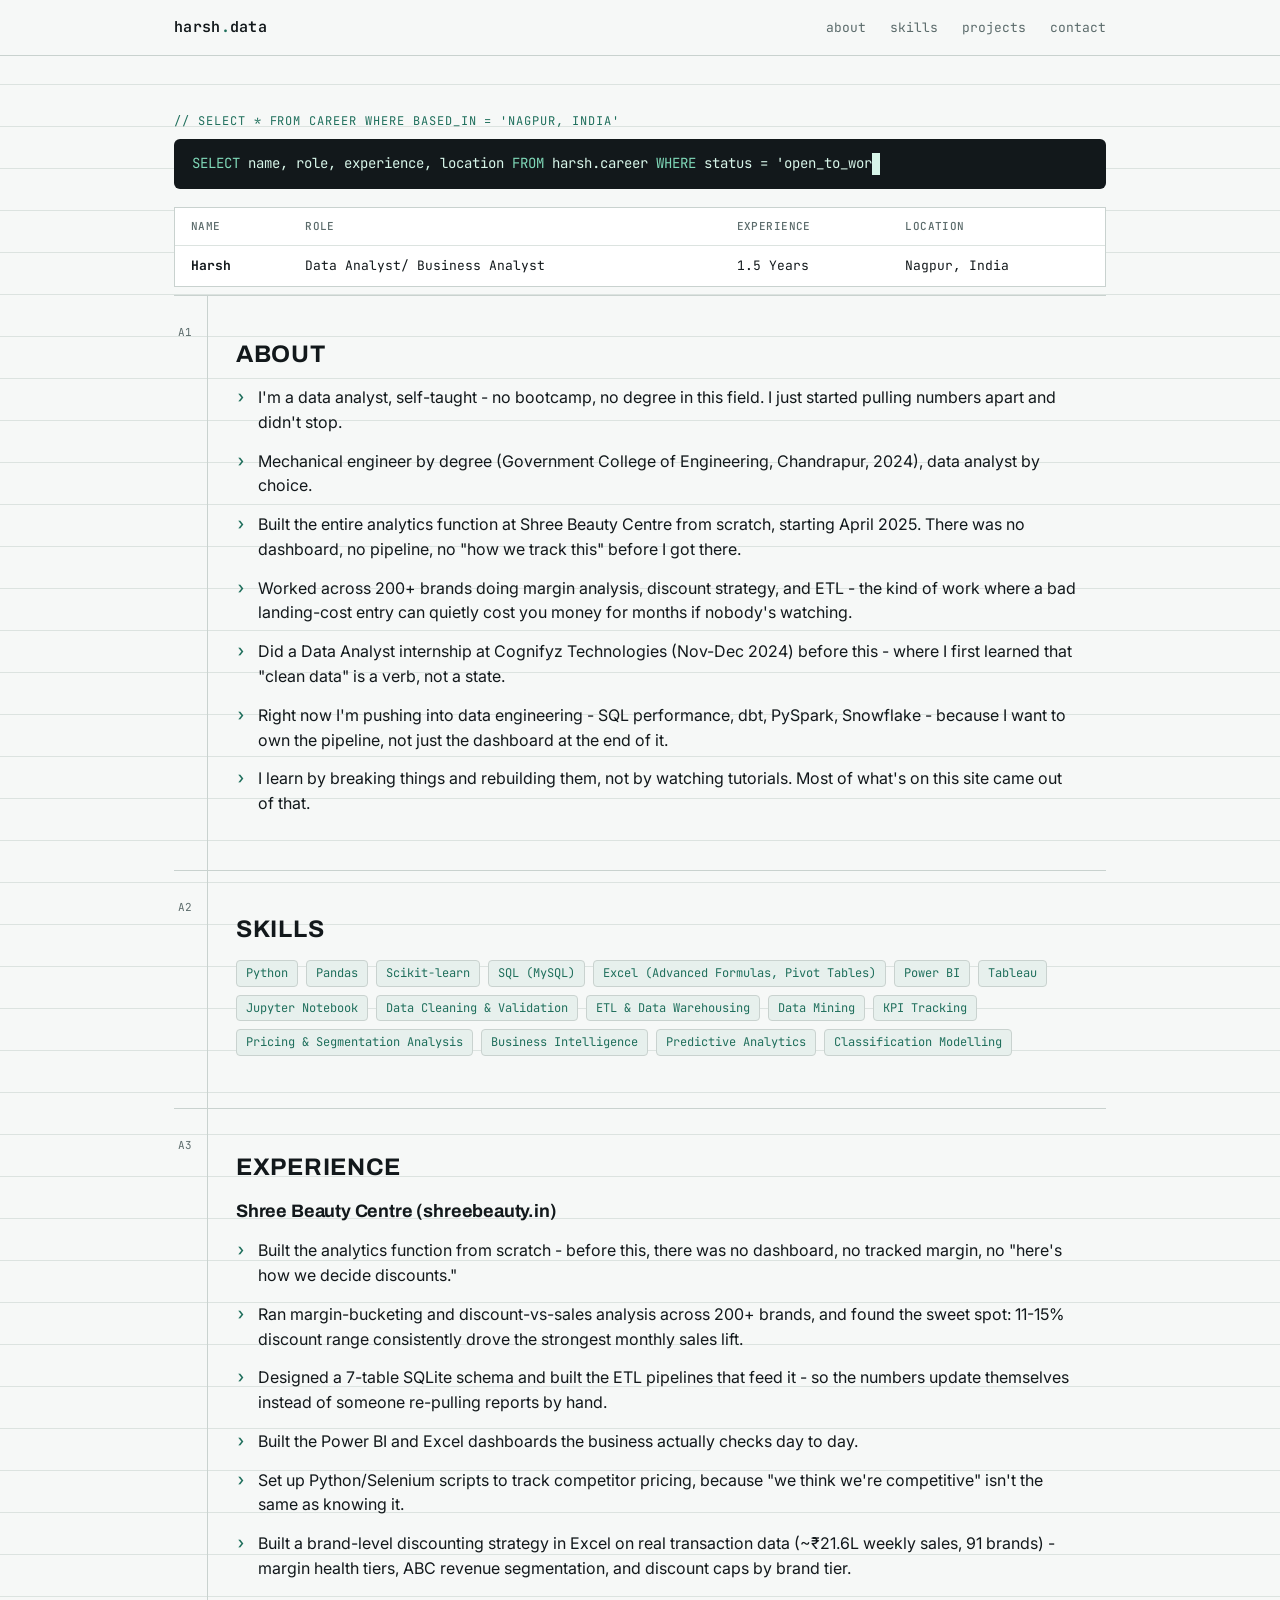
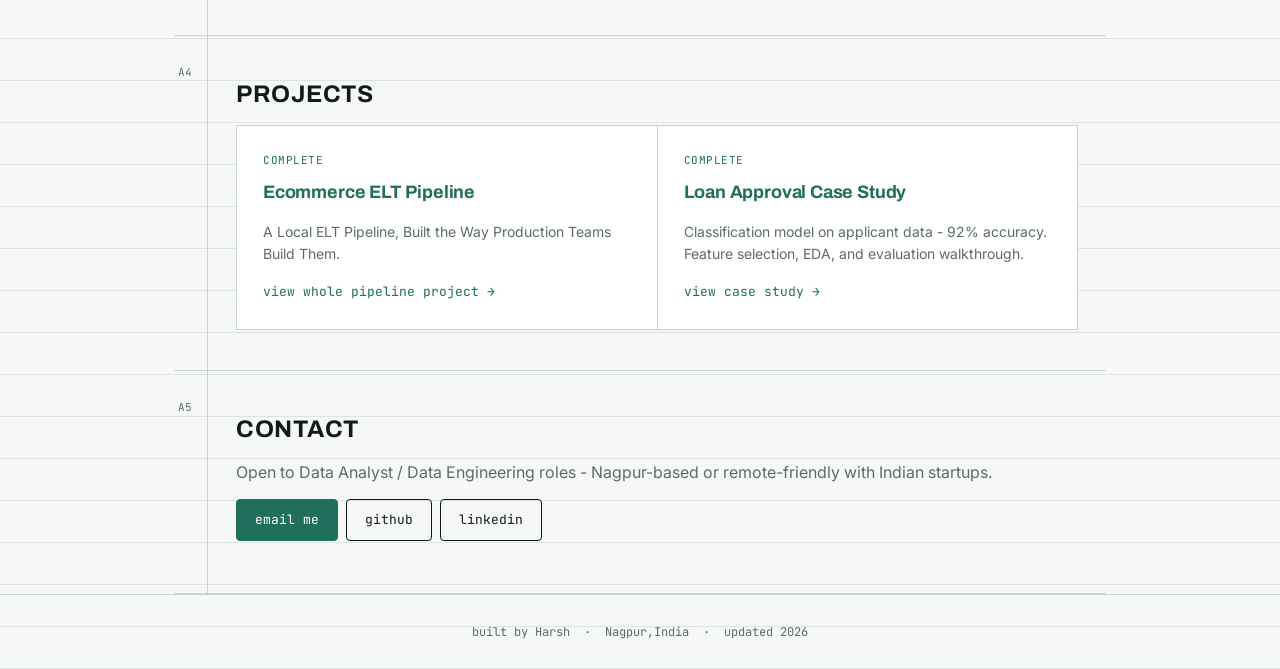
==== commit 3d488dc7: "adding ELT  project" ====
--- a/index.html
+++ b/index.html
@@ -115,12 +115,21 @@
       <div class="project-grid">
 
            
+        <a class="project-card" href="projects/ecommerce-elt.html">
+          <span class="status done">complete</span>
+          <h3>Ecommerce ELT Pipeline</h3>
+          <p>A Local ELT Pipeline, Built the Way Production Teams Build Them.</p>
+          <span class="go">view whole pipeline project →</span>
+        </a>
+        
         <a class="project-card" href="projects/loan-approval.html">
           <span class="status done">complete</span>
           <h3>Loan Approval Case Study</h3>
           <p>Classification model on applicant data - 92% accuracy. Feature selection, EDA, and evaluation walkthrough.</p>
           <span class="go">view case study →</span>
         </a>
+      
+        
       
       </div>
     </div>
